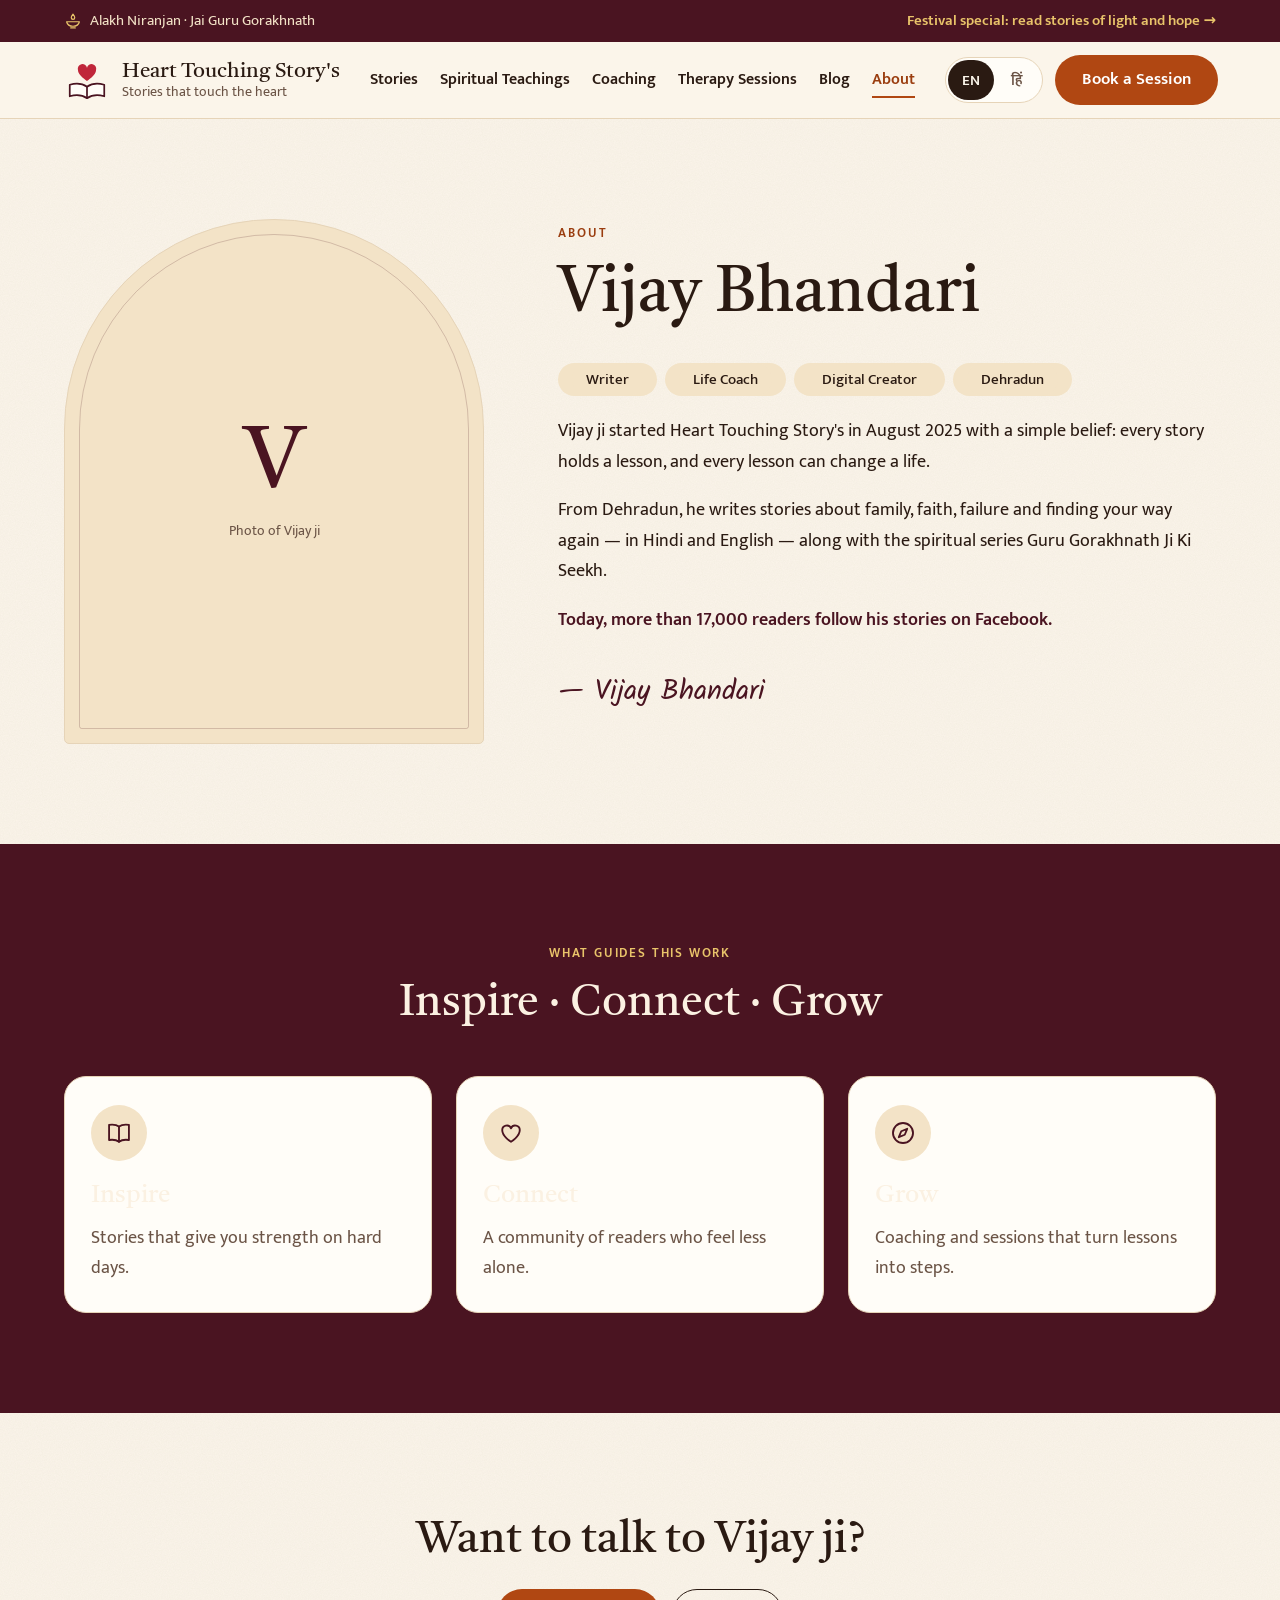
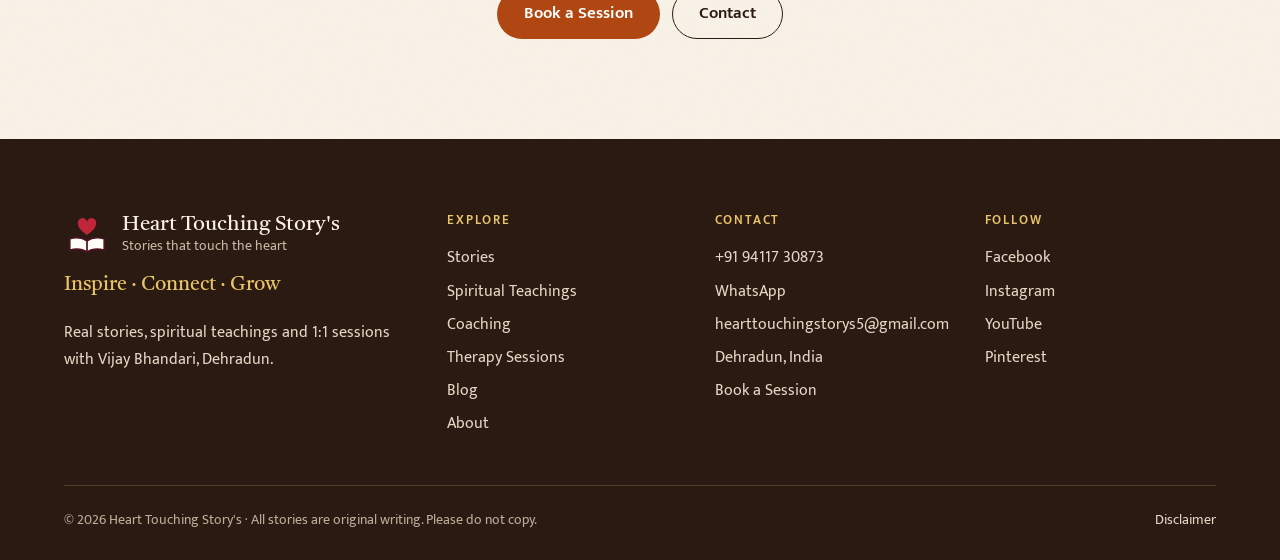
==== about.html @ 54799860 "Heart-Touching-Stories" ====
<!doctype html>
<html lang="en" data-title-hi="परिचय · Heart Touching Story's">
<head>
<meta charset="utf-8">
<meta name="viewport" content="width=device-width, initial-scale=1">
<title>About Vijay Bhandari · Heart Touching Story's</title>
<meta name="description" content="Vijay Bhandari — writer, life coach and digital creator from Dehradun, behind Heart Touching Story's.">
<script>try{document.documentElement.lang=localStorage.getItem('lang')||'en'}catch(e){}document.documentElement.classList.add('js')</script>
<link rel="preconnect" href="https://fonts.googleapis.com">
<link rel="preconnect" href="https://fonts.gstatic.com" crossorigin>
<link rel="stylesheet" href="https://fonts.googleapis.com/css2?family=Kalam&family=Mukta:wght@400;500;600&family=Tiro+Devanagari+Hindi&display=swap">
<link rel="icon" href="assets/favicon.svg" type="image/svg+xml">
<link rel="stylesheet" href="assets/style.css">
<script src="assets/data.js" defer></script>
<script src="assets/app.js" defer></script>
</head>
<body data-page="about">
<div id="hdr"></div>
<main id="main">
  <section class="sec">
    <div class="wrap about">
      <div class="arch rv" role="img" aria-label="Portrait of Vijay Bhandari (photo to be added)">
        <div><b><span lang="en">V</span><span lang="hi">वि</span></b><small><span lang="en">Photo of Vijay ji</span><span lang="hi">विजय जी की फ़ोटो</span></small></div>
      </div>
      <div class="rv" style="--i:1">
        <span class="label"><span lang="en">About</span><span lang="hi">परिचय</span></span>
        <h1><span lang="en">Vijay Bhandari</span><span lang="hi">विजय भंडारी</span></h1>
        <div class="roles"><span><span lang="en">Writer</span><span lang="hi">लेखक</span></span><span><span lang="en">Life Coach</span><span lang="hi">लाइफ़ कोच</span></span><span><span lang="en">Digital Creator</span><span lang="hi">डिजिटल क्रिएटर</span></span><span><span lang="en">Dehradun</span><span lang="hi">देहरादून</span></span></div>
        <p><span lang="en">Vijay ji started Heart Touching Story's in August 2025 with a simple belief: every story holds a lesson, and every lesson can change a life.</span><span lang="hi">विजय जी ने अगस्त 2025 में एक सीधी-सी सोच के साथ Heart Touching Story's शुरू किया: हर कहानी में एक सीख होती है, और हर सीख एक जीवन बदल सकती है।</span></p>
        <p><span lang="en">From Dehradun, he writes stories about family, faith, failure and finding your way again — in Hindi and English — along with the spiritual series Guru Gorakhnath Ji Ki Seekh.</span><span lang="hi">देहरादून से वे परिवार, आस्था, हार और फिर से राह पाने की कहानियाँ लिखते हैं — हिंदी और अंग्रेज़ी में — और साथ ही आध्यात्मिक शृंखला “गुरु गोरखनाथ जी की सीख” भी।</span></p>
        <p class="community"><span lang="en">Today, more than 17,000 readers follow his stories on Facebook.</span><span lang="hi">आज 17,000 से ज़्यादा पाठक फेसबुक पर उनकी कहानियाँ पढ़ते हैं।</span></p>
        <p class="sig"><span lang="en">— Vijay Bhandari</span><span lang="hi">— विजय भंडारी</span></p>
      </div>
    </div>
  </section>

  <section class="sec band-maroon">
    <div class="wrap">
      <div class="sec-head center rv" style="text-align:center">
        <span class="label"><span lang="en">What guides this work</span><span lang="hi">इस काम का आधार</span></span>
        <h2>Inspire · Connect · Grow</h2>
      </div>
      <div class="grid">
        <div class="card pillar rv" style="--i:0"><span class="ic-wrap"><svg class="ic" aria-hidden="true"><use href="#i-book"/></svg></span>
          <h3><span lang="en">Inspire</span><span lang="hi">प्रेरणा</span></h3>
          <p><span lang="en">Stories that give you strength on hard days.</span><span lang="hi">ऐसी कहानियाँ जो मुश्किल दिनों में हिम्मत दें।</span></p></div>
        <div class="card pillar rv" style="--i:1"><span class="ic-wrap"><svg class="ic" aria-hidden="true"><use href="#i-heart"/></svg></span>
          <h3><span lang="en">Connect</span><span lang="hi">जुड़ाव</span></h3>
          <p><span lang="en">A community of readers who feel less alone.</span><span lang="hi">पाठकों का ऐसा परिवार जहाँ कोई अकेला महसूस न करे।</span></p></div>
        <div class="card pillar rv" style="--i:2"><span class="ic-wrap"><svg class="ic" aria-hidden="true"><use href="#i-compass"/></svg></span>
          <h3><span lang="en">Grow</span><span lang="hi">विकास</span></h3>
          <p><span lang="en">Coaching and sessions that turn lessons into steps.</span><span lang="hi">कोचिंग और सेशन जो सीख को कदमों में बदलें।</span></p></div>
      </div>
    </div>
  </section>

  <section class="sec">
    <div class="wrap center" style="text-align:center;max-width:720px">
      <h2 class="rv"><span lang="en">Want to talk to Vijay ji?</span><span lang="hi">विजय जी से बात करना चाहते हैं?</span></h2>
      <div class="btns rv" style="justify-content:center;--i:1">
        <a class="btn btn-p" href="book.html"><span lang="en">Book a Session</span><span lang="hi">सेशन बुक करें</span></a>
        <a class="btn btn-s" href="contact.html"><span lang="en">Contact</span><span lang="hi">संपर्क</span></a>
      </div>
    </div>
  </section>
</main>
<div id="ftr"></div>
</body>
</html>
---- assets/style.css ----
/* Heart Touching Story's — design system from the Bits AI Lab brief (section 2) */
:root {
  --ivory: #FBF5EA; --card: #FFFDF8; --sandal: #F3E3C7; --sand: #E6D4B8;
  --ink: #2A1A12; --muted: #6B5446;
  --saffron: #B04712; --saffron-d: #9A3D0F; --saffron-h: #8F3A0F;
  --maroon: #4A1421; --maroon-t: #5E1B2B; --gold: #E9C46A; --heart: #C0263A;
  --cream: #FBF1E2;
  --serif: "Tiro Devanagari Hindi", Georgia, serif;
  --sans: "Mukta", system-ui, sans-serif;
  --hand: "Kalam", cursive;
  --ease: cubic-bezier(.2, .7, .2, 1);
}
@view-transition { navigation: auto; }

*, *::before, *::after { box-sizing: border-box; }
html { -webkit-text-size-adjust: 100%; scroll-behavior: smooth; scroll-padding-top: 96px; }
body {
  margin: 0; color: var(--ink); font: 400 18px/1.7 var(--sans);
  background: var(--ivory) url("data:image/svg+xml,%3Csvg xmlns='http://www.w3.org/2000/svg' width='220' height='220'%3E%3Cfilter id='n'%3E%3CfeTurbulence type='fractalNoise' baseFrequency='.85' numOctaves='3' stitchTiles='stitch'/%3E%3CfeColorMatrix values='0 0 0 0 .42 0 0 0 0 .33 0 0 0 0 .27 .09 0 0 0 0'/%3E%3C/filter%3E%3Crect width='100%25' height='100%25' filter='url(%23n)'/%3E%3C/svg%3E");
}
main { transition: opacity .18s; }
body.swap main { opacity: 0; }
h1, h2, h3 { font-family: var(--serif); font-weight: 400; color: var(--ink); margin: 0 0 .45em; }
h1 { font-size: clamp(36px, 5.2vw, 64px); line-height: 1.22; }
h2 { font-size: clamp(28px, 3.6vw, 44px); line-height: 1.28; }
h3 { font-size: clamp(20px, 2.2vw, 28px); line-height: 1.35; }
p { margin: 0 0 1em; }
a { color: var(--saffron-d); }
img { max-width: 100%; display: block; }
:focus-visible { outline: 3px solid var(--gold); outline-offset: 3px; border-radius: 6px; }
@media (max-width: 699px) { body { font-size: 16.5px; } }

/* Bilingual: both languages live in the markup, the page language hides the other */
html[lang="en"] body [lang="hi"]:not(.keep),
html[lang="hi"] body [lang="en"]:not(.keep) { display: none !important; }

.sr { position: absolute; width: 1px; height: 1px; overflow: hidden; clip: rect(0 0 0 0); white-space: nowrap; }
.skip { position: absolute; left: -999px; top: 12px; z-index: 100; background: var(--ink); color: #fff; padding: 10px 18px; border-radius: 999px; }
.skip:focus { left: 16px; }

/* Layout */
.wrap { max-width: 1200px; margin: 0 auto; padding: 0 24px; }
.sec { padding: 100px 0; }
.band-sandal { background: var(--sandal); }
.band-maroon { background: var(--maroon); color: #F1E2D0; }
.band-maroon h2, .band-maroon h3 { color: var(--cream); }
.band-saffron { background: var(--saffron); color: #fff; }
.band-saffron h2 { color: #fff; }
@media (max-width: 699px) { .wrap { padding: 0 16px; } .sec { padding: 44px 0; } }

.label { display: block; font: 600 13px/1.5 var(--sans); color: var(--saffron-d); margin: 0 0 12px; }
.label [lang="en"] { text-transform: uppercase; letter-spacing: .14em; }
.band-maroon .label, .steps .label, .lesson .label { color: var(--gold); }
.band-saffron .label { color: #FFE9C9; }
.sec-head { max-width: 720px; margin-bottom: 44px; }
.sec-head p { color: var(--muted); font-size: 19px; }
.band-maroon .sec-head p { color: #E3CDBB; }
.sec-head.split { max-width: none; display: flex; justify-content: space-between; align-items: flex-end; gap: 16px 32px; flex-wrap: wrap; }
.sec-head.split > div { max-width: 680px; }
.center { text-align: center; margin-left: auto; margin-right: auto; }
.muted { color: var(--muted); }

/* Icons */
.ic { width: 22px; height: 22px; flex: none; fill: none; stroke: currentColor; stroke-width: 1.6; stroke-linecap: round; stroke-linejoin: round; }

/* Buttons */
.btn {
  display: inline-flex; align-items: center; justify-content: center; gap: 10px;
  min-height: 50px; padding: 8px 26px; border-radius: 999px; white-space: nowrap; border: 1.5px solid transparent;
  font: 600 17px/1.25 var(--sans); text-decoration: none; cursor: pointer; text-align: center;
  transition: background .2s, color .2s, border-color .2s, transform .2s var(--ease);
}
.btn:active { transform: scale(.98); }
.btn-p { background: var(--saffron); color: #fff; }
.btn-p:hover { background: var(--saffron-h); }
.btn-s { background: transparent; border-color: var(--ink); color: var(--ink); }
.btn-s:hover { background: var(--ink); color: var(--ivory); }
.btn-g { background: var(--gold); color: var(--maroon); }
.btn-g:hover { background: #F1D488; }
.btn-o { background: transparent; border-color: var(--gold); color: var(--gold); }
.btn-o:hover { background: var(--gold); color: var(--maroon); }
.btn-w { background: #fff; color: var(--saffron-d); }
.btn-w:hover { background: var(--cream); }
.btns { display: flex; gap: 12px; flex-wrap: wrap; }

.link-arrow { color: var(--saffron-d); font-weight: 600; text-decoration: none; display: inline-flex; gap: 6px; align-items: center; min-height: 44px; }
.link-arrow:hover { text-decoration: underline; text-underline-offset: 4px; }
.band-maroon .link-arrow { color: var(--gold); }

/* Chips */
.chips { display: flex; gap: 10px; flex-wrap: wrap; margin-bottom: 32px; }
.chip {
  min-height: 44px; padding: 4px 20px; border-radius: 999px; border: 1px solid var(--sand);
  background: var(--card); color: var(--ink); font: 500 16px/1.2 var(--sans); cursor: pointer;
  transition: background .2s, color .2s, border-color .2s;
}
.chip:hover { border-color: var(--muted); }
.chip[aria-pressed="true"] { background: var(--ink); border-color: var(--ink); color: var(--ivory); }
@media (max-width: 699px) {
  .chips { flex-wrap: nowrap; overflow-x: auto; margin: 0 -16px 24px; padding: 0 16px 4px; scrollbar-width: none; }
  .chip { flex: none; }
}

/* Top bar + header */
.topbar { background: var(--maroon); color: var(--sandal); font-size: 15px; }
.topbar .wrap { display: flex; justify-content: space-between; align-items: center; gap: 4px 20px; min-height: 42px; flex-wrap: wrap; padding-top: 6px; padding-bottom: 6px; }
.topbar span { display: inline-flex; align-items: center; gap: 8px; }
.topbar .ic { width: 18px; height: 18px; color: var(--gold); }
.topbar a { color: var(--gold); font-weight: 600; text-decoration: none; }
.topbar a:hover { text-decoration: underline; }

.hdr { position: sticky; top: 0; z-index: 50; background: rgba(251, 245, 234, .97); border-bottom: 1px solid var(--sand); }
.hdr-in { display: flex; align-items: center; gap: 20px; min-height: 76px; }
.brand { display: flex; align-items: center; gap: 12px; color: var(--ink); text-decoration: none; margin-right: auto; }
.brand svg { width: 46px; height: 46px; flex: none; }
.brand b { display: block; font: 400 21px/1.2 var(--serif); white-space: nowrap; }
.brand small { display: block; font-size: 13.5px; line-height: 1.3; color: var(--muted); }
.nav { display: flex; align-items: center; gap: 2px; }
.nav > a { position: relative; white-space: nowrap; padding: 10px 10px; color: var(--ink); font-weight: 600; font-size: 16px; text-decoration: none; }
.nav > a::after { content: ""; position: absolute; left: 10px; right: 10px; bottom: 6px; height: 1.5px; background: var(--saffron); transform: scaleX(0); transform-origin: left; transition: transform .3s var(--ease); }
.nav > a:hover::after, .nav > a[aria-current="page"]::after { transform: scaleX(1); }
.nav > a[aria-current="page"] { color: var(--saffron-d); }
.nav-foot { display: none; }
.hdr-actions { display: flex; align-items: center; gap: 12px; }
.lang-sw { display: inline-flex; border: 1px solid var(--sand); border-radius: 999px; background: var(--card); padding: 2px; }
.lang-sw button { min-height: 40px; min-width: 46px; padding: 0 10px; border: 0; border-radius: 999px; background: none; color: var(--muted); font: 600 15px/1 var(--sans); cursor: pointer; }
.lang-sw button[aria-pressed="true"] { background: var(--ink); color: var(--ivory); }
.menu-btn { display: none; width: 46px; height: 46px; place-items: center; border: 1px solid var(--sand); border-radius: 999px; background: var(--card); color: var(--ink); cursor: pointer; }
.menu-btn .ic:last-of-type { display: none; }
.menu-open .menu-btn .ic:first-of-type { display: none; }
.menu-open .menu-btn .ic:last-of-type { display: block; }

@media (max-width: 1279px) {
  .menu-btn { display: grid; }
  .hdr-actions .lang-sw { display: none; }
  .nav { display: none; position: fixed; left: 0; right: 0; bottom: 0; top: var(--nav-top, 76px); flex-direction: column; align-items: stretch; gap: 0; padding: 12px 16px 24px; background: var(--ivory); overflow-y: auto; }
  .menu-open .nav { display: flex; animation: up .35s var(--ease) both; }
  .nav > a { font-size: 20px; padding: 14px 4px; border-bottom: 1px solid var(--sand); }
  .nav > a::after { display: none; }
  .nav-foot { display: flex; flex-direction: column; gap: 14px; margin-top: auto; padding-top: 24px; }
  .nav-foot .lang-sw { align-self: flex-start; }
  .menu-open { overflow: hidden; }
}
@media (max-width: 699px) {
  .hdr-actions .btn { display: none; }
  .hdr-in { min-height: 68px; }
  .brand svg { width: 40px; height: 40px; }
  .brand b { font-size: 18px; }
  .brand small { font-size: 12.5px; }
}

/* Hero */
.hero { padding: 64px 0 88px; overflow: hidden; }
.hero-in { display: grid; grid-template-columns: 1.05fr .95fr; gap: 40px; align-items: center; }
.hero-copy > * { animation: up .9s var(--ease) both; }
.hero-copy > :nth-child(2) { animation-delay: .12s; }
.hero-copy > :nth-child(3) { animation-delay: .24s; }
.hero-copy > :nth-child(4) { animation-delay: .36s; }
.hero-copy > :nth-child(5) { animation-delay: .48s; }
.hero .lead { font-size: 20px; color: var(--muted); max-width: 540px; }
.hl { color: var(--heart); animation: hl 1.2s ease 1.4s both; }
.hero-cta { margin-top: 28px; }
.stats { display: flex; gap: 20px 40px; flex-wrap: wrap; margin-top: 40px; padding-top: 24px; border-top: 1px solid var(--sand); }
.stat b { display: block; font: 400 32px/1.15 var(--serif); font-variant-numeric: lining-nums; color: var(--maroon); }
.stat > span { font-size: 15px; color: var(--muted); }
.hero-art svg { display: block; width: 100%; max-width: 500px; height: auto; margin: 0 auto; overflow: visible; }
@media (max-width: 899px) {
  .hero { padding-top: 40px; }
  .hero-in { grid-template-columns: 1fr; }
  .hero-art svg { max-width: 400px; }
}
@media (max-width: 699px) { .hero-cta .btn { width: 100%; } .stat b { font-size: 26px; } }

/* Hero illustration motion: paper pieces settle into place */
.settle, .sun, .heart-rise, .fh { transform-box: fill-box; transform-origin: 50% 100%; }
.settle { animation: settle 1s var(--ease) var(--d, 0s) both; }
.sun { animation: sunrise 2.4s var(--ease) .3s both; }
.rb path, .road path { stroke-dasharray: 1 1; animation: draw 1.5s var(--ease) var(--d, 0s) both; }
.heart-rise { animation: rise 1.4s var(--ease) 1.9s both, bob 4.5s ease-in-out 3.3s infinite; }
.fh { opacity: 0; animation: float 10s linear var(--d, 0s) infinite; }
.flame { transform-box: fill-box; transform-origin: 50% 100%; animation: flicker 2.6s ease-in-out infinite; }
@keyframes settle { from { opacity: 0; transform: translateY(22px) rotate(-1.2deg); } }
@keyframes sunrise { from { opacity: 0; transform: translateY(70px); } }
@keyframes draw { from { stroke-dashoffset: 1; } to { stroke-dashoffset: 0; } }
@keyframes rise { from { opacity: 0; transform: translateY(64px) scale(.4); } }
@keyframes bob { 50% { transform: translateY(-8px); } }
@keyframes float { 0% { opacity: 0; transform: translateY(0); } 12% { opacity: .85; } 80% { opacity: .5; } 100% { opacity: 0; transform: translate(14px, -230px); } }
@keyframes flicker { 0%, 100% { transform: scale(1, 1) rotate(0); } 30% { transform: scale(.94, 1.06) rotate(-3deg); } 60% { transform: scale(1.03, .95) rotate(2deg); } }
@keyframes up { from { opacity: 0; transform: translateY(18px); } }
@keyframes hl { from { color: var(--ink); } }
@keyframes write { from { clip-path: inset(0 100% 0 0); } to { clip-path: inset(0 0 0 0); } }
@keyframes flip { from { opacity: 0; transform: perspective(400px) rotateY(75deg) scale(.9); } }
@keyframes unfold { from { opacity: 0; transform: perspective(800px) rotateX(-18deg); } }

/* Scroll reveal (only when JS runs) */
.js .rv { opacity: 0; transform: translateY(18px); transition: opacity .8s var(--ease), transform .8s var(--ease); transition-delay: calc(var(--i, 0) * 90ms); }
.js .rv.in { opacity: 1; transform: none; }

/* Quote block / Thought of the Day */
.quote { text-align: center; max-width: 880px; }
.quote blockquote { margin: 0; font: 400 clamp(26px, 3.4vw, 42px)/1.45 var(--serif); }
.quote blockquote::before { content: "\201C"; color: var(--heart); }
.quote blockquote::after { content: "\201D"; color: var(--heart); }
.sig { display: inline-block; margin-top: 18px; font: 400 clamp(20px, 2.4vw, 28px)/1.4 var(--hand); color: var(--maroon); }
.rv.in .sig { animation: write 1.8s ease .5s both; }
.quote .btns { justify-content: center; margin-top: 28px; }

/* Cards */
.grid { display: grid; gap: 24px; grid-template-columns: repeat(auto-fit, minmax(270px, 1fr)); }
.grid.g4 { grid-template-columns: repeat(auto-fill, minmax(250px, 1fr)); }
.card { display: flex; flex-direction: column; background: var(--card); border: 1px solid var(--sand); border-radius: 22px; overflow: hidden; color: inherit; text-decoration: none; transition: transform .35s var(--ease), box-shadow .35s, opacity .8s var(--ease); }
a.card:hover { transform: translateY(-4px); box-shadow: 0 14px 28px -18px rgba(42, 26, 18, .35); }
.js a.card.rv:not(.in) { transform: translateY(18px); }
.card-b { display: flex; flex-direction: column; gap: 6px; flex: 1; padding: 22px 24px 24px; }
.meta { margin: 0; font-size: 14.5px; color: var(--muted); }
.story-card h3 { font-size: 25px; margin: 0; }
.ex { margin: 0; color: var(--muted); display: -webkit-box; -webkit-line-clamp: 2; -webkit-box-orient: vertical; overflow: hidden; }
.more { margin-top: auto; padding-top: 12px; color: var(--saffron-d); font-weight: 600; }
.cover { position: relative; height: 210px; display: grid; place-items: center; font: 400 92px/1 var(--serif); color: var(--maroon); overflow: hidden; }
.cover::before, .cover-wide::before { content: ""; position: absolute; width: 124px; height: 156px; bottom: -6px; border: 1.5px solid rgba(74, 20, 33, .18); border-bottom: 0; border-radius: 62px 62px 0 0; }
.cover::after { content: ""; position: absolute; top: 22px; right: 24px; width: 14px; height: 14px; background: var(--heart); opacity: .75; clip-path: path("M7 13C3 10 0 7.5 0 4.2A3.6 3.6 0 0 1 7 2.6 3.6 3.6 0 0 1 14 4.2C14 7.5 11 10 7 13Z"); }
[data-tint="relationships"] { background: #F5DBD4; }
[data-tint="life"] { background: #F3E3C7; }
[data-tint="motivation"] { background: #F6D9BF; }
[data-tint="spiritual"] { background: #EBD8D9; }
.empty { color: var(--muted); padding: 24px 0; }

@media (max-width: 699px) {
  .scroll-m { grid-auto-flow: column; grid-auto-columns: 82%; grid-template-columns: none !important; overflow-x: auto; scroll-snap-type: x mandatory; margin: 0 -16px; padding: 0 16px 8px; scroll-padding-left: 16px; scrollbar-width: none; }
  .scroll-m > * { scroll-snap-align: start; }
}

/* Pillars */
.pillar { padding: 28px 26px; gap: 10px; }
.pillar .ic-wrap { width: 56px; height: 56px; border-radius: 50%; display: grid; place-items: center; background: var(--sandal); color: var(--maroon); margin-bottom: 8px; transition: background .3s, color .3s; }
.pillar .ic-wrap .ic { width: 28px; height: 28px; }
.pillar:hover .ic-wrap { background: var(--maroon); color: var(--gold); }
.pillar h3 { font-size: 25px; margin: 0; }
.pillar p { margin: 0; color: var(--muted); }

/* Seekh editions */
.seekh-top { display: grid; grid-template-columns: 1.2fr .8fr; gap: 24px 56px; align-items: end; margin-bottom: 44px; }
.seekh-line { font: 400 clamp(22px, 2.6vw, 30px)/1.5 var(--serif); color: var(--gold); margin: 0; }
.badge { display: inline-flex; align-items: center; gap: 8px; margin-top: 20px; padding: 8px 16px; border: 1px solid rgba(233, 196, 106, .5); border-radius: 999px; font-size: 15px; color: var(--sandal); }
.eds { display: grid; grid-template-columns: repeat(12, 1fr); gap: 10px; }
.ed { position: relative; aspect-ratio: 1; display: grid; place-items: center; border-radius: 14px; background: var(--maroon-t); color: var(--gold); border: 1px solid rgba(233, 196, 106, .28); font: 400 clamp(17px, 2vw, 24px)/1 var(--serif); text-decoration: none; transition: transform .25s var(--ease), background .25s; }
.ed:hover { transform: translateY(-3px); background: #742437; }
.ed.new { background: var(--gold); color: var(--maroon); }
.ed em { position: absolute; top: -9px; left: 50%; translate: -50% 0; padding: 1px 8px; border-radius: 999px; background: var(--heart); color: #fff; font: 600 11px/1.5 var(--sans); font-style: normal; white-space: nowrap; }
.ed i { position: absolute; top: 4px; right: 4px; width: 16px; height: 16px; border-radius: 50%; background: var(--gold); color: var(--maroon); display: grid; place-items: center; }
.ed i .ic { width: 12px; height: 12px; stroke-width: 2.4; }
.js .eds:not(.in) .ed { opacity: 0; }
.eds.in .ed { animation: flip .6s var(--ease) both; animation-delay: calc(var(--i, 0) * 22ms); }
@media (max-width: 899px) { .eds { grid-template-columns: repeat(6, 1fr); } .seekh-top { grid-template-columns: 1fr; } }
@media (max-width: 699px) { .eds { gap: 7px; } .ed { border-radius: 10px; } }

/* About the author */
.about { display: grid; grid-template-columns: .8fr 1.2fr; gap: 56px; align-items: center; }
.arch { position: relative; aspect-ratio: 4 / 5; max-width: 420px; width: 100%; border-radius: 999px 999px 24px 24px; background: var(--sandal); border: 1px solid var(--sand); overflow: hidden; display: grid; place-items: center; text-align: center; color: var(--maroon); }
.arch::before { content: ""; position: absolute; inset: 14px; border: 1.5px solid rgba(74, 20, 33, .2); border-radius: 999px 999px 14px 14px; }
.arch b { display: block; font: 400 88px/1 var(--serif); }
.arch small { display: block; margin-top: 10px; color: var(--muted); font-size: 14px; }
.roles { display: flex; flex-wrap: wrap; gap: 8px; margin: 4px 0 20px; }
.roles span { padding: 4px 14px; border-radius: 999px; background: var(--sandal); font-size: 15px; font-weight: 500; }
.community { font-weight: 600; color: var(--maroon); }
@media (max-width: 899px) { .about { grid-template-columns: 1fr; gap: 32px; } .arch { max-width: 320px; margin: 0 auto; } }

/* Coaching cards */
.coach { padding: 30px 28px; gap: 12px; }
.coach h3 { margin: 0; }
.coach > p { margin: 0; color: var(--muted); }
.ticks { list-style: none; padding: 0; margin: 6px 0; display: grid; gap: 8px; }
.ticks li { display: flex; gap: 10px; align-items: flex-start; }
.ticks .ic { color: var(--saffron); width: 20px; height: 20px; margin-top: 4px; }
.facts { margin: 4px 0 12px; padding-top: 14px; border-top: 1px solid var(--sand); display: grid; gap: 4px; font-size: 16px; }
.facts div { display: flex; justify-content: space-between; gap: 12px; }
.facts dt { color: var(--muted); }
.facts dd { margin: 0; font-weight: 600; text-align: right; }
.coach .btn { margin-top: auto; }

/* Therapy */
.therapy { display: grid; grid-template-columns: 1fr 1fr; gap: 28px; align-items: start; }
.types { display: grid; gap: 16px; }
.type { flex-direction: row; gap: 18px; padding: 22px 24px; align-items: flex-start; }
.type .ic-wrap { width: 48px; height: 48px; flex: none; border-radius: 50%; background: var(--sandal); color: var(--maroon); display: grid; place-items: center; }
.type h3 { font-size: 23px; margin: 0 0 4px; }
.type p { margin: 0; color: var(--muted); font-size: 16.5px; }
.type small { display: inline-block; margin-top: 6px; font-weight: 600; color: var(--saffron-d); font-size: 15px; }
.steps { background: var(--ink); color: #EADCCB; border-radius: 24px; padding: 36px 34px; }
.steps h3 { color: var(--cream); }
.steps ol { list-style: none; padding: 0; margin: 20px 0 28px; display: grid; gap: 22px; counter-reset: s; }
.steps li { counter-increment: s; display: grid; grid-template-columns: 44px 1fr; gap: 16px; }
.steps li::before { content: counter(s); width: 44px; height: 44px; border-radius: 50%; border: 1.5px solid var(--gold); color: var(--gold); display: grid; place-items: center; font: 400 20px/1 var(--serif); }
html[lang="hi"] .steps li::before { content: counter(s, devanagari); }
.steps b { display: block; color: var(--cream); font-size: 19px; }
.disclaimer { display: flex; gap: 12px; align-items: flex-start; margin-top: 28px; padding: 16px 20px; background: var(--card); border: 1px solid var(--sand); border-left: 4px solid var(--heart); border-radius: 14px; font-size: 16px; }
.disclaimer .ic { color: var(--heart); margin-top: 3px; }
.disclaimer a { font-weight: 600; }
@media (max-width: 899px) { .therapy { grid-template-columns: 1fr; } }

/* Reels */
.reels { display: grid; grid-template-columns: repeat(5, 1fr); gap: 16px; }
.reel { position: relative; aspect-ratio: 9 / 16; border-radius: 20px; overflow: hidden; padding: 18px; display: flex; flex-direction: column; justify-content: space-between; color: var(--cream); text-decoration: none; background: var(--maroon-t); transition: transform .35s var(--ease); }
.reel:nth-child(2) { background: var(--ink); }
.reel:nth-child(3) { background: var(--saffron-d); }
.reel:nth-child(4) { background: #3E3A2A; }
.reel::before { content: ""; position: absolute; left: 50%; bottom: -10px; translate: -50% 0; width: 70%; height: 72%; border: 1.5px solid rgba(233, 196, 106, .35); border-bottom: 0; border-radius: 999px 999px 0 0; }
.reel:hover { transform: translateY(-5px); }
.reel .play { align-self: center; margin: auto 0; width: 64px; height: 64px; border-radius: 50%; display: grid; place-items: center; background: rgba(251, 241, 226, .14); color: var(--gold); transition: transform .3s var(--ease), background .3s; }
.reel:hover .play { transform: scale(1.1); background: rgba(251, 241, 226, .24); }
.reel .play .ic { width: 34px; height: 34px; }
.reel small { position: relative; font-size: 14px; opacity: .85; }
.reel b { position: relative; font: 400 22px/1.2 var(--serif); color: var(--gold); }
.follow { display: flex; gap: 10px; flex-wrap: wrap; margin-top: 28px; }
@media (max-width: 899px) { .reels { grid-auto-flow: column; grid-auto-columns: 42%; grid-template-columns: none; overflow-x: auto; scroll-snap-type: x mandatory; scrollbar-width: none; } .reel { scroll-snap-align: start; } }
@media (max-width: 699px) { .reels { grid-auto-columns: 58%; margin: 0 -16px; padding: 0 16px; } }

/* WhatsApp band */
.join { display: grid; grid-template-columns: 1.2fr .8fr; gap: 24px 48px; align-items: center; }
.join p { color: #FFE9D4; }
.join .consent { font-size: 14.5px; color: #FFE0C4; margin: 14px 0 0; }
.join .btns { justify-content: flex-end; }
.join a:not(.btn) { color: #fff; }
@media (max-width: 899px) { .join { grid-template-columns: 1fr; } .join .btns { justify-content: flex-start; } }

/* Footer */
.ftr { background: var(--ink); color: #E5D6C4; padding: 72px 0 28px; font-size: 16px; }
.ftr-grid { display: grid; grid-template-columns: 1.5fr 1fr 1fr 1fr; gap: 36px; }
.ftr .brand { color: var(--cream); margin: 0 0 14px; }
.ftr .brand small { color: #C9B6A2; }
.ftr h4 { margin: 0 0 14px; font: 600 13px/1.5 var(--sans); color: var(--gold); }
.ftr h4 [lang="en"] { text-transform: uppercase; letter-spacing: .14em; }
.ftr ul { list-style: none; padding: 0; margin: 0; display: grid; gap: 6px; }
.ftr a { color: #E5D6C4; text-decoration: none; }
.ftr a:hover { color: var(--gold); }
.motto { font: 400 20px/1.4 var(--serif); color: var(--gold); }
.ftr-bottom { margin-top: 48px; padding-top: 22px; border-top: 1px solid rgba(233, 196, 106, .2); display: flex; flex-wrap: wrap; justify-content: space-between; gap: 8px 24px; font-size: 14px; color: #BFAC98; }
@media (max-width: 899px) { .ftr-grid { grid-template-columns: 1fr 1fr; } .ftr-grid > :first-child { grid-column: 1 / -1; } }

/* Page headers (inner pages) */
.page-head { padding: 72px 0 40px; }
.page-head p { color: var(--muted); font-size: 20px; max-width: 680px; }
.page-head > .wrap > * { animation: up .8s var(--ease) both; }
.page-head > .wrap > :nth-child(2) { animation-delay: .1s; }
.page-head > .wrap > :nth-child(3) { animation-delay: .2s; }
@media (max-width: 699px) { .page-head { padding: 40px 0 24px; } }
.search { position: relative; max-width: 420px; margin-bottom: 18px; }
.search input { width: 100%; }

/* Forms */
.field { display: flex; flex-direction: column; gap: 6px; margin-bottom: 18px; }
.field label { font-weight: 600; font-size: 16px; }
.field input, .field select, .field textarea {
  width: 100%; min-height: 50px; padding: 10px 18px; border-radius: 14px; border: 1px solid var(--sand);
  background: var(--card); color: var(--ink); font: 400 17px/1.5 var(--sans);
}
.field textarea { min-height: 120px; resize: vertical; }
.field input:focus, .field select:focus, .field textarea:focus { outline: 3px solid rgba(233, 196, 106, .7); outline-offset: 1px; border-color: var(--saffron); }
.field .hint { font-size: 14.5px; color: var(--muted); }
.form-grid { display: grid; grid-template-columns: 1fr 1fr; gap: 0 20px; }
@media (max-width: 699px) { .form-grid { grid-template-columns: 1fr; } }
.panel { background: var(--card); border: 1px solid var(--sand); border-radius: 24px; padding: 36px; }
@media (max-width: 699px) { .panel { padding: 24px 18px; } }
.privacy-note { display: flex; gap: 10px; font-size: 15px; color: var(--muted); margin-top: 16px; }

/* Story reading page */
.progress { position: fixed; top: 0; left: 0; z-index: 60; height: 3px; width: 100%; background: var(--saffron); transform-origin: left; transform: scaleX(0); }
.story-head { max-width: 860px; text-align: center; padding-top: 48px; }
.crumb { font-size: 15px; color: var(--muted); margin-bottom: 24px; }
.crumb a { color: var(--muted); }
.story-title { font-size: clamp(36px, 5vw, 60px); }
.story-sub { font-size: 20px; color: var(--muted); }
.author-row { display: inline-flex; align-items: center; gap: 12px; text-align: left; margin-top: 8px; }
.author-row small { display: block; color: var(--muted); font-size: 14.5px; }
.avatar { width: 46px; height: 46px; flex: none; border-radius: 50%; background: var(--sandal); border: 1px solid var(--sand); display: grid; place-items: center; font: 400 20px/1 var(--serif); color: var(--maroon); }
.tools { display: flex; gap: 8px; justify-content: center; align-items: center; flex-wrap: wrap; margin-top: 22px; }
.tool { min-width: 48px; min-height: 44px; padding: 0 14px; border-radius: 999px; border: 1px solid var(--sand); background: var(--card); color: var(--ink); font: 600 16px/1 var(--sans); cursor: pointer; display: inline-flex; align-items: center; gap: 8px; }
.tool:hover { border-color: var(--muted); }
.tools audio { height: 44px; max-width: 100%; }
.lang-note { max-width: 760px; margin: 28px auto 0; padding: 12px 18px; border-radius: 14px; background: var(--sandal); font-size: 15.5px; text-align: center; }
.cover-wide { position: relative; max-width: 1000px; aspect-ratio: 16 / 9; margin: 36px auto 52px; border-radius: 24px; overflow: hidden; display: grid; place-items: center; font: 400 clamp(90px, 14vw, 170px)/1 var(--serif); color: var(--maroon); }
.cover-wide::before { width: 30%; height: 82%; bottom: -2px; border-radius: 999px 999px 0 0; }
.prose { max-width: 760px; margin: 0 auto; font-size: var(--fs, 20px); line-height: 1.95; }
.prose p { margin: 0 0 1.2em; }
.pull { margin: 1.6em 0; padding: 4px 0 4px 24px; border-left: 3px solid var(--heart); font: 400 clamp(24px, 3vw, 32px)/1.45 var(--serif); color: var(--maroon); }
@media (max-width: 699px) { .prose { font-size: var(--fs, 18px); } .cover-wide { border-radius: 16px; margin: 24px 0 32px; } }
.lesson { max-width: 760px; margin: 48px auto; padding: 32px 36px; border-radius: 22px; background: var(--maroon); color: var(--cream); transform-origin: top; }
.lesson p { margin: 0; font: 400 24px/1.55 var(--serif); }
.rv.lesson.in { animation: unfold .9s var(--ease) both; }
@media (max-width: 699px) { .lesson { padding: 24px 22px; } .lesson p { font-size: 21px; } }
.story-foot { max-width: 760px; margin: 0 auto; }
.tags { display: flex; flex-wrap: wrap; gap: 8px; margin-bottom: 20px; }
.tags span { padding: 4px 14px; border-radius: 999px; background: var(--sandal); color: var(--saffron-d); font-size: 14.5px; font-weight: 600; }
.share { display: flex; flex-wrap: wrap; gap: 10px; align-items: center; }
.share > span { font-weight: 600; margin-right: 4px; }
.notice { margin-top: 24px; padding-top: 16px; border-top: 1px solid var(--sand); font-size: 15px; color: var(--muted); }
.author-card { max-width: 760px; margin: 40px auto; display: flex; gap: 20px; align-items: center; padding: 24px; background: var(--card); border: 1px solid var(--sand); border-radius: 22px; }
.author-card .avatar { width: 68px; height: 68px; font-size: 28px; }
.author-card p { margin: 2px 0 0; color: var(--muted); font-size: 16px; }
.author-card .btn { margin-left: auto; }
@media (max-width: 699px) { .author-card { flex-wrap: wrap; } .author-card .btn { margin-left: 0; width: 100%; } }
.pn { max-width: 760px; margin: 0 auto; display: grid; grid-template-columns: 1fr 1fr; gap: 16px; }
.pn a { padding: 18px 22px; gap: 2px; }
.pn a:last-child { text-align: right; }
.pn small { color: var(--muted); font-size: 14px; }
.pn b { font: 400 20px/1.35 var(--serif); }
.pn .ghost { visibility: hidden; }
.ed-progress { max-width: 760px; margin: 0 auto 8px; }
.bar { height: 6px; border-radius: 999px; background: var(--sand); overflow: hidden; margin-top: 8px; }
.bar i { display: block; height: 100%; background: var(--saffron); border-radius: inherit; transition: width .8s var(--ease); }
.placeholder { color: var(--muted); font-style: italic; }
.closing { text-align: center; font: 400 24px/1.5 var(--serif); color: var(--maroon); margin: 40px 0 0; }

/* FAQ */
.faq { max-width: 820px; }
.faq details { border-bottom: 1px solid var(--sand); }
.faq summary { cursor: pointer; list-style: none; display: flex; justify-content: space-between; gap: 16px; padding: 18px 0; min-height: 44px; font: 400 22px/1.4 var(--serif); }
.faq summary::-webkit-details-marker { display: none; }
.faq summary::after { content: "+"; color: var(--saffron); font-family: var(--sans); font-size: 26px; line-height: 1; transition: transform .3s var(--ease); }
.faq details[open] summary::after { transform: rotate(45deg); }
.faq details p { color: var(--muted); padding-bottom: 12px; }

/* Two-column info lists (therapy page) */
.cols { display: grid; grid-template-columns: 1fr 1fr; gap: 24px; }
.cols .card { padding: 28px; }
.cols ul { margin: 8px 0 0; padding-left: 20px; display: grid; gap: 6px; }
@media (max-width: 699px) { .cols { grid-template-columns: 1fr; } }

/* Contact cards */
.contact-card { padding: 26px; gap: 8px; }
.contact-card .ic-wrap { width: 52px; height: 52px; border-radius: 50%; background: var(--sandal); color: var(--maroon); display: grid; place-items: center; margin-bottom: 6px; }
.contact-card b { font: 400 22px/1.35 var(--serif); word-break: break-word; }

/* Sticky booking bar on service pages (mobile) */
.sticky-cta { display: none; }
@media (max-width: 699px) {
  .sticky-cta { position: fixed; left: 0; right: 0; bottom: 0; z-index: 40; display: flex; gap: 10px; padding: 10px 16px calc(10px + env(safe-area-inset-bottom)); background: rgba(255, 253, 248, .97); border-top: 1px solid var(--sand); }
  .sticky-cta .btn { flex: 1; min-height: 48px; padding: 6px 12px; font-size: 16px; }
  .has-sticky .ftr { padding-bottom: 96px; }
}

/* Calm by default: everything stills for reduced-motion users */
@media (prefers-reduced-motion: reduce) {
  *, *::before, *::after { animation: none !important; transition: none !important; scroll-behavior: auto !important; }
  .js .rv, .js .eds:not(.in) .ed, .fh { opacity: 1 !important; transform: none !important; }
  .fh { display: none; }
}
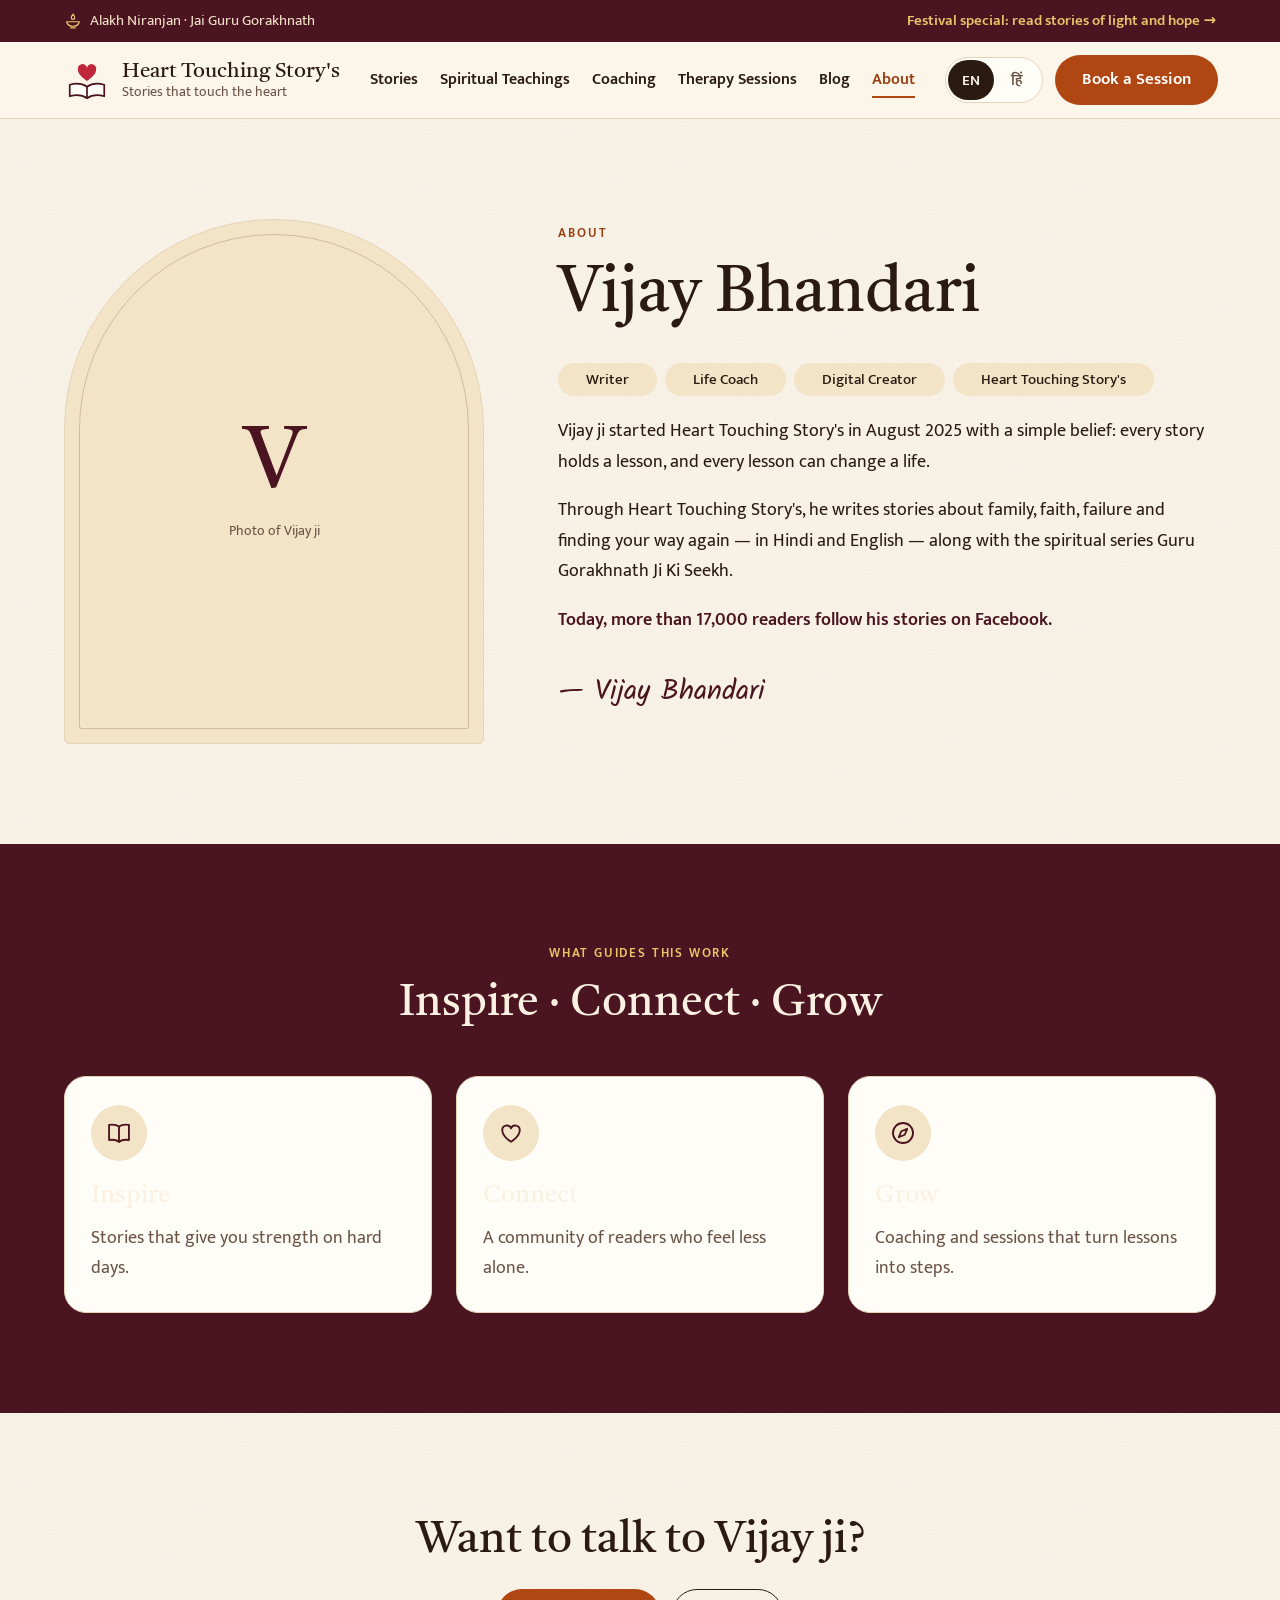
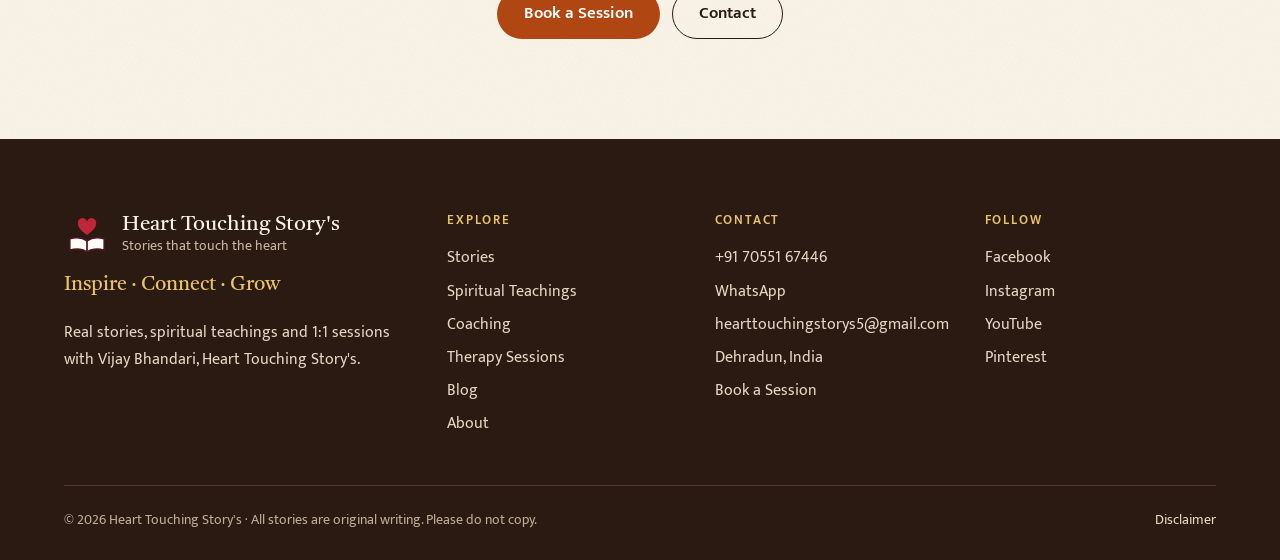
==== commit eb08bf62: "Image, No. Update, View count, Stories to hindi" ====
--- a/about.html
+++ b/about.html
@@ -4,7 +4,7 @@
 <meta charset="utf-8">
 <meta name="viewport" content="width=device-width, initial-scale=1">
 <title>About Vijay Bhandari · Heart Touching Story's</title>
-<meta name="description" content="Vijay Bhandari — writer, life coach and digital creator from Dehradun, behind Heart Touching Story's.">
+<meta name="description" content="Vijay Bhandari — writer, life coach and digital creator behind Heart Touching Story's.">
 <script>try{document.documentElement.lang=localStorage.getItem('lang')||'en'}catch(e){}document.documentElement.classList.add('js')</script>
 <link rel="preconnect" href="https://fonts.googleapis.com">
 <link rel="preconnect" href="https://fonts.gstatic.com" crossorigin>
@@ -25,9 +25,9 @@
       <div class="rv" style="--i:1">
         <span class="label"><span lang="en">About</span><span lang="hi">परिचय</span></span>
         <h1><span lang="en">Vijay Bhandari</span><span lang="hi">विजय भंडारी</span></h1>
-        <div class="roles"><span><span lang="en">Writer</span><span lang="hi">लेखक</span></span><span><span lang="en">Life Coach</span><span lang="hi">लाइफ़ कोच</span></span><span><span lang="en">Digital Creator</span><span lang="hi">डिजिटल क्रिएटर</span></span><span><span lang="en">Dehradun</span><span lang="hi">देहरादून</span></span></div>
+        <div class="roles"><span><span lang="en">Writer</span><span lang="hi">लेखक</span></span><span><span lang="en">Life Coach</span><span lang="hi">लाइफ़ कोच</span></span><span><span lang="en">Digital Creator</span><span lang="hi">डिजिटल क्रिएटर</span></span><span><span lang="en">Heart Touching Story's</span><span lang="hi">हार्ट टचिंग स्टोरीज़</span></span></div>
         <p><span lang="en">Vijay ji started Heart Touching Story's in August 2025 with a simple belief: every story holds a lesson, and every lesson can change a life.</span><span lang="hi">विजय जी ने अगस्त 2025 में एक सीधी-सी सोच के साथ Heart Touching Story's शुरू किया: हर कहानी में एक सीख होती है, और हर सीख एक जीवन बदल सकती है।</span></p>
-        <p><span lang="en">From Dehradun, he writes stories about family, faith, failure and finding your way again — in Hindi and English — along with the spiritual series Guru Gorakhnath Ji Ki Seekh.</span><span lang="hi">देहरादून से वे परिवार, आस्था, हार और फिर से राह पाने की कहानियाँ लिखते हैं — हिंदी और अंग्रेज़ी में — और साथ ही आध्यात्मिक शृंखला “गुरु गोरखनाथ जी की सीख” भी।</span></p>
+        <p><span lang="en">Through Heart Touching Story's, he writes stories about family, faith, failure and finding your way again — in Hindi and English — along with the spiritual series Guru Gorakhnath Ji Ki Seekh.</span><span lang="hi">हार्ट टचिंग स्टोरीज़ के ज़रिए वे परिवार, आस्था, हार और फिर से राह पाने की कहानियाँ लिखते हैं — हिंदी और अंग्रेज़ी में — और साथ ही आध्यात्मिक शृंखला “गुरु गोरखनाथ जी की सीख” भी।</span></p>
         <p class="community"><span lang="en">Today, more than 17,000 readers follow his stories on Facebook.</span><span lang="hi">आज 17,000 से ज़्यादा पाठक फेसबुक पर उनकी कहानियाँ पढ़ते हैं।</span></p>
         <p class="sig"><span lang="en">— Vijay Bhandari</span><span lang="hi">— विजय भंडारी</span></p>
       </div>
--- a/assets/style.css
+++ b/assets/style.css
@@ -163,28 +163,29 @@
 .stats { display: flex; gap: 20px 40px; flex-wrap: wrap; margin-top: 40px; padding-top: 24px; border-top: 1px solid var(--sand); }
 .stat b { display: block; font: 400 32px/1.15 var(--serif); font-variant-numeric: lining-nums; color: var(--maroon); }
 .stat > span { font-size: 15px; color: var(--muted); }
-.hero-art svg { display: block; width: 100%; max-width: 500px; height: auto; margin: 0 auto; overflow: visible; }
 @media (max-width: 899px) {
   .hero { padding-top: 40px; }
   .hero-in { grid-template-columns: 1fr; }
-  .hero-art svg { max-width: 400px; }
 }
 @media (max-width: 699px) { .hero-cta .btn { width: 100%; } .stat b { font-size: 26px; } }
 
-/* Hero illustration motion: paper pieces settle into place */
-.settle, .sun, .heart-rise, .fh { transform-box: fill-box; transform-origin: 50% 100%; }
-.settle { animation: settle 1s var(--ease) var(--d, 0s) both; }
-.sun { animation: sunrise 2.4s var(--ease) .3s both; }
-.rb path, .road path { stroke-dasharray: 1 1; animation: draw 1.5s var(--ease) var(--d, 0s) both; }
-.heart-rise { animation: rise 1.4s var(--ease) 1.9s both, bob 4.5s ease-in-out 3.3s infinite; }
-.fh { opacity: 0; animation: float 10s linear var(--d, 0s) infinite; }
+/* Hero photo: rounded card, offset gold frame, floating note */
+.hero-art { padding: 0 18px 30px 0; }
+.hero-photo { position: relative; margin: 0 auto; max-width: 600px; animation: up 1.1s var(--ease) .15s both; }
+.hero-photo::before { content: ""; position: absolute; inset: 18px -18px -18px 18px; border: 1.5px solid var(--gold); border-radius: 28px; }
+.hp-img { position: relative; aspect-ratio: 3 / 2; border-radius: 28px; overflow: hidden; background: var(--maroon); box-shadow: 0 30px 60px -30px rgba(74, 20, 33, .55); }
+.hp-img img { display: block; width: 100%; height: 100%; object-fit: cover; animation: kb 20s ease-in-out infinite alternate; }
+.hero-note { position: absolute; left: -24px; bottom: -26px; display: flex; align-items: center; gap: 12px; margin: 0; padding: 14px 20px 14px 16px; background: var(--card); border: 1px solid var(--sand); border-radius: 18px; box-shadow: 0 18px 36px -20px rgba(42, 26, 18, .45); animation: up .9s var(--ease) 1s both; }
+.hero-note .ic { width: 30px; height: 30px; color: var(--saffron); }
+.hero-note b { display: block; font: 400 18px/1.3 var(--serif); color: var(--maroon); }
+.hero-note small { display: block; font-size: 14px; color: var(--muted); }
+@keyframes kb { to { transform: scale(1.03); } }
+@media (max-width: 699px) {
+  .hero-art { padding: 0 12px 12px 0; }
+  .hero-photo::before { inset: 12px -12px auto 12px; aspect-ratio: 3 / 2; }
+  .hero-note { position: relative; left: auto; bottom: auto; width: fit-content; margin: -22px auto 0; }
+}
 .flame { transform-box: fill-box; transform-origin: 50% 100%; animation: flicker 2.6s ease-in-out infinite; }
-@keyframes settle { from { opacity: 0; transform: translateY(22px) rotate(-1.2deg); } }
-@keyframes sunrise { from { opacity: 0; transform: translateY(70px); } }
-@keyframes draw { from { stroke-dashoffset: 1; } to { stroke-dashoffset: 0; } }
-@keyframes rise { from { opacity: 0; transform: translateY(64px) scale(.4); } }
-@keyframes bob { 50% { transform: translateY(-8px); } }
-@keyframes float { 0% { opacity: 0; transform: translateY(0); } 12% { opacity: .85; } 80% { opacity: .5; } 100% { opacity: 0; transform: translate(14px, -230px); } }
 @keyframes flicker { 0%, 100% { transform: scale(1, 1) rotate(0); } 30% { transform: scale(.94, 1.06) rotate(-3deg); } 60% { transform: scale(1.03, .95) rotate(2deg); } }
 @keyframes up { from { opacity: 0; transform: translateY(18px); } }
 @keyframes hl { from { color: var(--ink); } }
@@ -204,6 +205,15 @@
 .sig { display: inline-block; margin-top: 18px; font: 400 clamp(20px, 2.4vw, 28px)/1.4 var(--hand); color: var(--maroon); }
 .rv.in .sig { animation: write 1.8s ease .5s both; }
 .quote .btns { justify-content: center; margin-top: 28px; }
+.thought { gap: 14px; margin: 0; padding: 28px; }
+.thought blockquote { flex: 1; margin: 0; font: 400 22px/1.5 var(--serif); }
+.thought blockquote::before { content: "\201C"; color: var(--heart); }
+.thought blockquote::after { content: "\201D"; color: var(--heart); }
+.thought .sig { margin: 0; font-size: 20px; }
+.thought .btn { align-self: flex-start; }
+.thought.today { grid-column: 1 / -1; background: var(--sandal); text-align: center; align-items: center; }
+.thought.today blockquote { font-size: clamp(26px, 3.4vw, 38px); }
+.thought.today .btn { align-self: center; }
 
 /* Cards */
 .grid { display: grid; gap: 24px; grid-template-columns: repeat(auto-fit, minmax(270px, 1fr)); }
@@ -240,6 +250,9 @@
 
 /* Seekh editions */
 .seekh-top { display: grid; grid-template-columns: 1.2fr .8fr; gap: 24px 56px; align-items: end; margin-bottom: 44px; }
+.seekh-views { display: flex; align-items: baseline; gap: 12px; margin: 0 0 18px; color: var(--gold); font: 500 18px/1.3 var(--sans, inherit); }
+.seekh-views b { font: 700 clamp(40px, 5vw, 60px)/1 var(--serif); }
+.story-intro { font-style: italic; color: var(--maroon); margin: 0 0 18px; }
 .seekh-line { font: 400 clamp(22px, 2.6vw, 30px)/1.5 var(--serif); color: var(--gold); margin: 0; }
 .badge { display: inline-flex; align-items: center; gap: 8px; margin-top: 20px; padding: 8px 16px; border: 1px solid rgba(233, 196, 106, .5); border-radius: 999px; font-size: 15px; color: var(--sandal); }
 .eds { display: grid; grid-template-columns: repeat(12, 1fr); gap: 10px; }
@@ -406,6 +419,9 @@
 .pn b { font: 400 20px/1.35 var(--serif); }
 .pn .ghost { visibility: hidden; }
 .ed-progress { max-width: 760px; margin: 0 auto 8px; }
+.poster { max-width: 560px; margin: 36px auto 0; text-align: center; }
+.poster img { display: block; width: 100%; height: auto; border-radius: 18px; border: 1px solid var(--sand); box-shadow: 0 10px 30px rgb(0 0 0 / .12); }
+.poster figcaption { margin-top: 12px; font-size: 15px; color: var(--muted); }
 .bar { height: 6px; border-radius: 999px; background: var(--sand); overflow: hidden; margin-top: 8px; }
 .bar i { display: block; height: 100%; background: var(--saffron); border-radius: inherit; transition: width .8s var(--ease); }
 .placeholder { color: var(--muted); font-style: italic; }
@@ -442,6 +458,5 @@
 /* Calm by default: everything stills for reduced-motion users */
 @media (prefers-reduced-motion: reduce) {
   *, *::before, *::after { animation: none !important; transition: none !important; scroll-behavior: auto !important; }
-  .js .rv, .js .eds:not(.in) .ed, .fh { opacity: 1 !important; transform: none !important; }
-  .fh { display: none; }
-}
+  .js .rv, .js .eds:not(.in) .ed { opacity: 1 !important; transform: none !important; }
+}
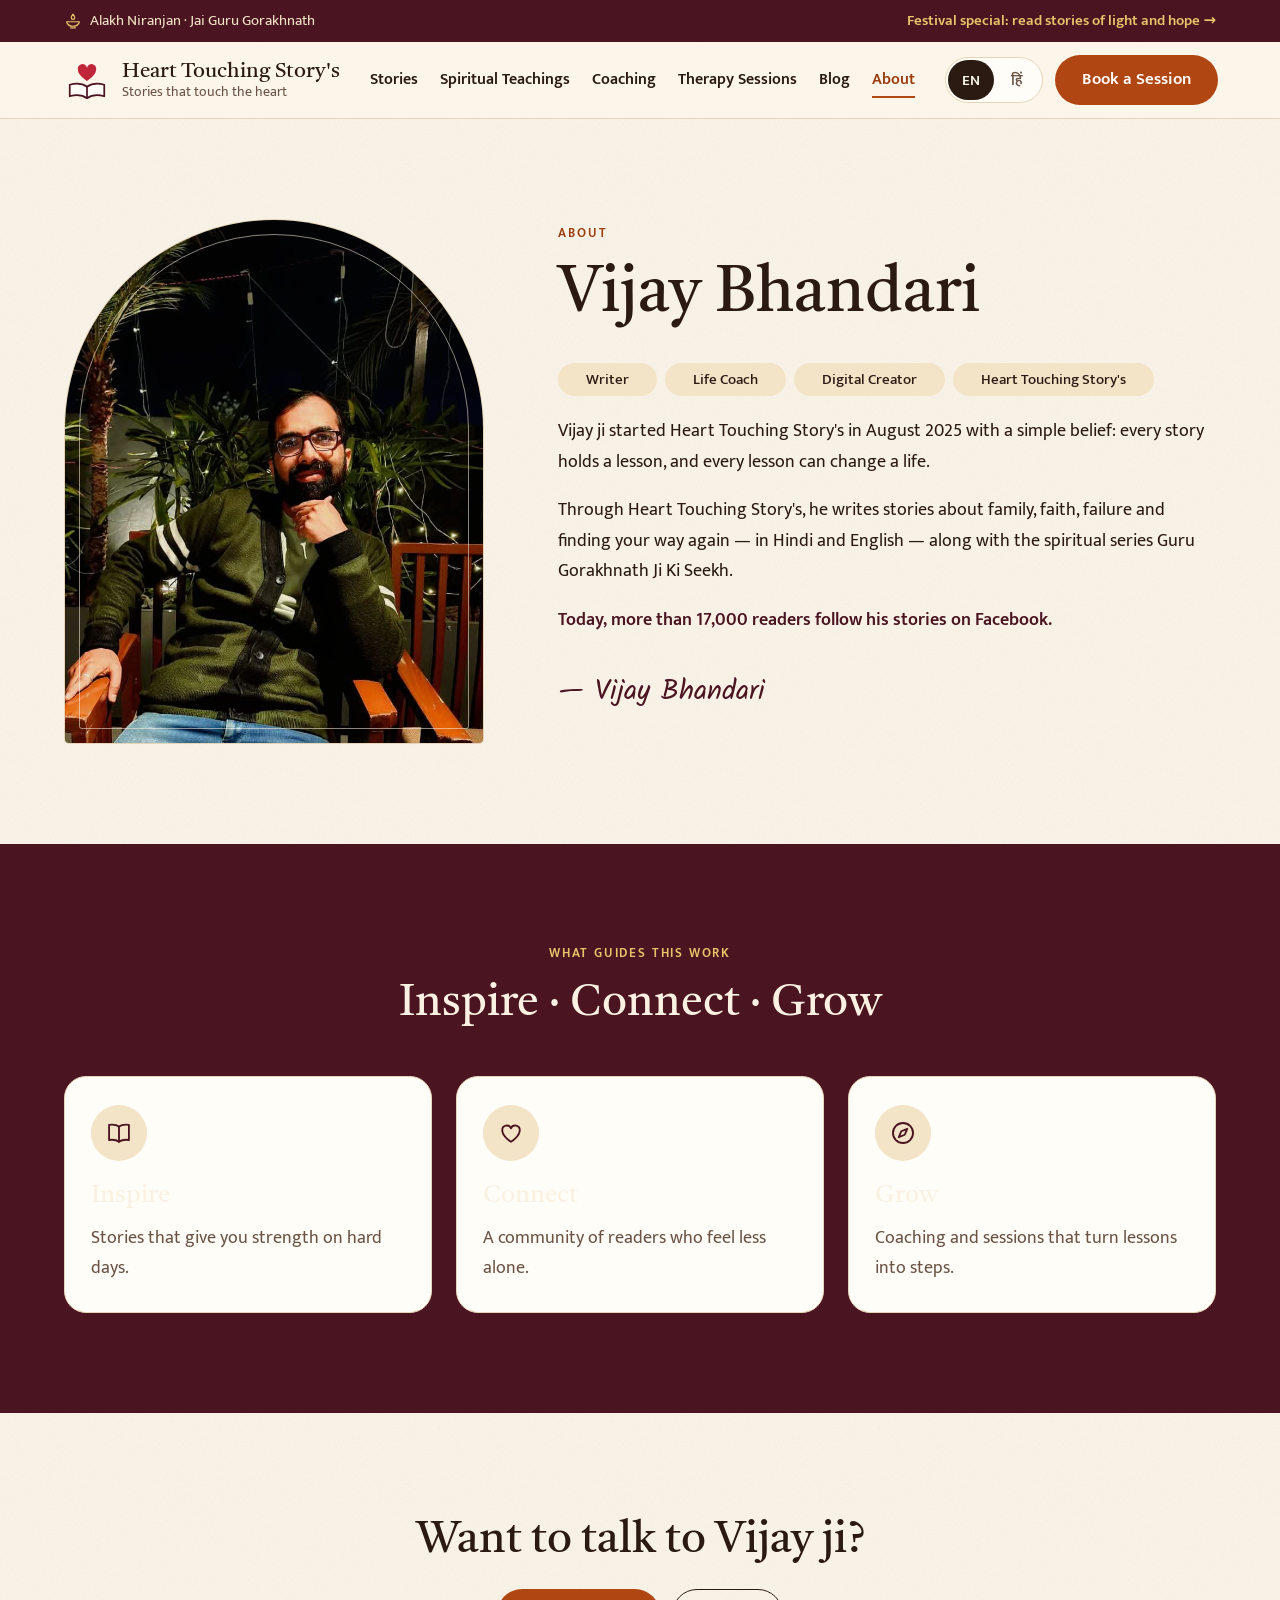
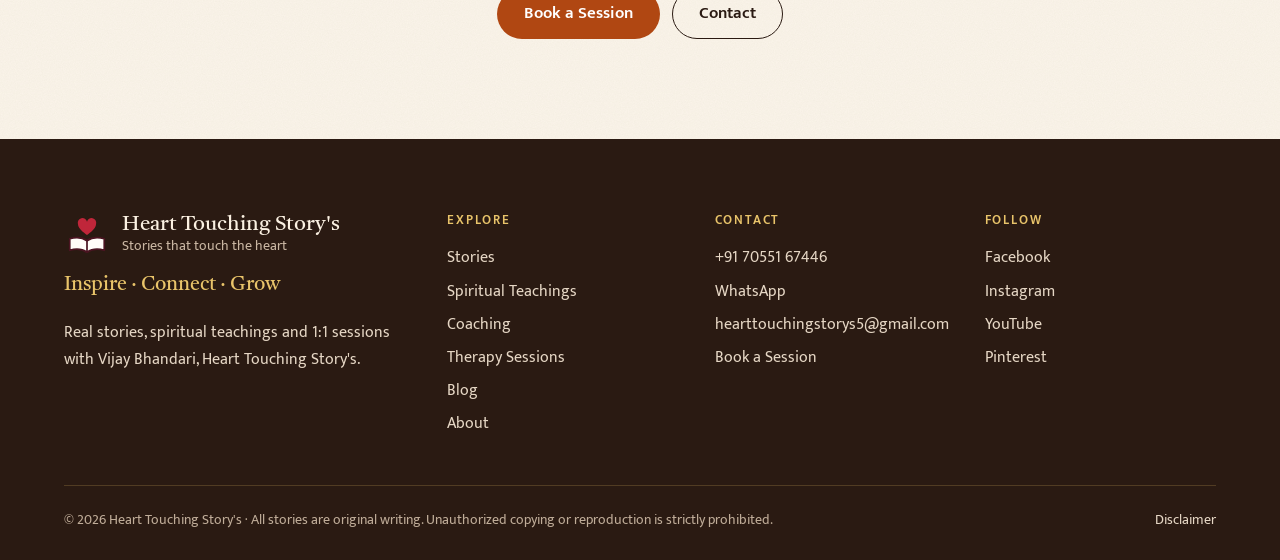
==== commit a12a6da2: "Changes by client" ====
--- a/about.html
+++ b/about.html
@@ -19,8 +19,7 @@
 <main id="main">
   <section class="sec">
     <div class="wrap about">
-      <div class="arch rv" role="img" aria-label="Portrait of Vijay Bhandari (photo to be added)">
-        <div><b><span lang="en">V</span><span lang="hi">वि</span></b><small><span lang="en">Photo of Vijay ji</span><span lang="hi">विजय जी की फ़ोटो</span></small></div>
+      <div class="arch rv"><img src="public/Owner%20Image/FB_IMG_1787816218304.jpeg" alt="Vijay Bhandari" width="960" height="960" loading="lazy" decoding="async">
       </div>
       <div class="rv" style="--i:1">
         <span class="label"><span lang="en">About</span><span lang="hi">परिचय</span></span>
--- a/assets/style.css
+++ b/assets/style.css
@@ -172,7 +172,6 @@
 /* Hero photo: rounded card, offset gold frame, floating note */
 .hero-art { padding: 0 18px 30px 0; }
 .hero-photo { position: relative; margin: 0 auto; max-width: 600px; animation: up 1.1s var(--ease) .15s both; }
-.hero-photo::before { content: ""; position: absolute; inset: 18px -18px -18px 18px; border: 1.5px solid var(--gold); border-radius: 28px; }
 .hp-img { position: relative; aspect-ratio: 3 / 2; border-radius: 28px; overflow: hidden; background: var(--maroon); box-shadow: 0 30px 60px -30px rgba(74, 20, 33, .55); }
 .hp-img img { display: block; width: 100%; height: 100%; object-fit: cover; animation: kb 20s ease-in-out infinite alternate; }
 .hero-note { position: absolute; left: -24px; bottom: -26px; display: flex; align-items: center; gap: 12px; margin: 0; padding: 14px 20px 14px 16px; background: var(--card); border: 1px solid var(--sand); border-radius: 18px; box-shadow: 0 18px 36px -20px rgba(42, 26, 18, .45); animation: up .9s var(--ease) 1s both; }
@@ -182,7 +181,6 @@
 @keyframes kb { to { transform: scale(1.03); } }
 @media (max-width: 699px) {
   .hero-art { padding: 0 12px 12px 0; }
-  .hero-photo::before { inset: 12px -12px auto 12px; aspect-ratio: 3 / 2; }
   .hero-note { position: relative; left: auto; bottom: auto; width: fit-content; margin: -22px auto 0; }
 }
 .flame { transform-box: fill-box; transform-origin: 50% 100%; animation: flicker 2.6s ease-in-out infinite; }
@@ -272,6 +270,8 @@
 .arch { position: relative; aspect-ratio: 4 / 5; max-width: 420px; width: 100%; border-radius: 999px 999px 24px 24px; background: var(--sandal); border: 1px solid var(--sand); overflow: hidden; display: grid; place-items: center; text-align: center; color: var(--maroon); }
 .arch::before { content: ""; position: absolute; inset: 14px; border: 1.5px solid rgba(74, 20, 33, .2); border-radius: 999px 999px 14px 14px; }
 .arch b { display: block; font: 400 88px/1 var(--serif); }
+.arch > img { position: absolute; inset: 0; width: 100%; height: 100%; object-fit: cover; object-position: 56% 50%; }
+.arch:has(> img)::before { z-index: 1; border-color: rgba(251, 241, 226, .55); }
 .arch small { display: block; margin-top: 10px; color: var(--muted); font-size: 14px; }
 .roles { display: flex; flex-wrap: wrap; gap: 8px; margin: 4px 0 20px; }
 .roles span { padding: 4px 14px; border-radius: 999px; background: var(--sandal); font-size: 15px; font-weight: 500; }
@@ -319,6 +319,10 @@
 .reel:nth-child(4) { background: #3E3A2A; }
 .reel::before { content: ""; position: absolute; left: 50%; bottom: -10px; translate: -50% 0; width: 70%; height: 72%; border: 1.5px solid rgba(233, 196, 106, .35); border-bottom: 0; border-radius: 999px 999px 0 0; }
 .reel:hover { transform: translateY(-5px); }
+.reel > img { position: absolute; inset: 0; width: 100%; height: 100%; object-fit: cover; }
+.reel:has(> img)::before { inset: 0; translate: none; width: auto; height: auto; border: 0; border-radius: 0; background: linear-gradient(rgba(0,0,0,.45), rgba(0,0,0,0) 30%, rgba(0,0,0,0) 55%, rgba(0,0,0,.75)); z-index: 1; }
+.reel > :not(img) { position: relative; z-index: 2; }
+.reel:has(> img) .play { background: rgba(43, 18, 24, .55); backdrop-filter: blur(2px); }
 .reel .play { align-self: center; margin: auto 0; width: 64px; height: 64px; border-radius: 50%; display: grid; place-items: center; background: rgba(251, 241, 226, .14); color: var(--gold); transition: transform .3s var(--ease), background .3s; }
 .reel:hover .play { transform: scale(1.1); background: rgba(251, 241, 226, .24); }
 .reel .play .ic { width: 34px; height: 34px; }
@@ -393,6 +397,9 @@
 .lang-note { max-width: 760px; margin: 28px auto 0; padding: 12px 18px; border-radius: 14px; background: var(--sandal); font-size: 15.5px; text-align: center; }
 .cover-wide { position: relative; max-width: 1000px; aspect-ratio: 16 / 9; margin: 36px auto 52px; border-radius: 24px; overflow: hidden; display: grid; place-items: center; font: 400 clamp(90px, 14vw, 170px)/1 var(--serif); color: var(--maroon); }
 .cover-wide::before { width: 30%; height: 82%; bottom: -2px; border-radius: 999px 999px 0 0; }
+.cover > img, .cover-wide > img { position: absolute; inset: 0; width: 100%; height: 100%; object-fit: cover; object-position: top; transition: transform .6s; }
+.story-card:hover .cover > img { transform: scale(1.04); }
+.cover:has(> img)::before, .cover:has(> img)::after, .cover-wide:has(> img)::before { display: none; }
 .prose { max-width: 760px; margin: 0 auto; font-size: var(--fs, 20px); line-height: 1.95; }
 .prose p { margin: 0 0 1.2em; }
 .pull { margin: 1.6em 0; padding: 4px 0 4px 24px; border-left: 3px solid var(--heart); font: 400 clamp(24px, 3vw, 32px)/1.45 var(--serif); color: var(--maroon); }
@@ -409,6 +416,22 @@
 .notice { margin-top: 24px; padding-top: 16px; border-top: 1px solid var(--sand); font-size: 15px; color: var(--muted); }
 .author-card { max-width: 760px; margin: 40px auto; display: flex; gap: 20px; align-items: center; padding: 24px; background: var(--card); border: 1px solid var(--sand); border-radius: 22px; }
 .author-card .avatar { width: 68px; height: 68px; font-size: 28px; }
+.avatar { overflow: hidden; }
+.avatar > img { width: 100%; height: 100%; object-fit: cover; object-position: 57% 42%; transform: scale(2.3); transform-origin: 57% 42%; }
+
+/* Latest stories slider (home) */
+.slider { position: relative; }
+.sl-track { display: grid; grid-auto-flow: column; grid-auto-columns: calc((100% - 72px) / 4); gap: 24px; overflow-x: auto; scroll-snap-type: x mandatory; scrollbar-width: none; padding: 4px 0 12px; }
+.sl-track::-webkit-scrollbar { display: none; }
+.sl-track > * { scroll-snap-align: start; }
+.sl-btn { position: absolute; top: 105px; z-index: 3; translate: 0 -50%; width: 50px; height: 50px; border-radius: 50%; border: 1px solid var(--sand); background: var(--card); color: var(--maroon); font: 400 22px/1 var(--sans, inherit); cursor: pointer; box-shadow: 0 12px 26px -14px rgba(74, 20, 33, .55); transition: opacity .25s, background .25s, color .25s; }
+.sl-btn:hover:not(:disabled) { background: var(--maroon); color: var(--gold); }
+.sl-btn:disabled { opacity: 0; pointer-events: none; }
+.sl-prev { left: -24px; }
+.sl-next { right: -24px; }
+@media (max-width: 1099px) { .sl-track { grid-auto-columns: calc((100% - 48px) / 3); } }
+@media (max-width: 899px) { .sl-track { grid-auto-columns: calc((100% - 24px) / 2); } .sl-prev { left: -8px; } .sl-next { right: -8px; } }
+@media (max-width: 599px) { .sl-track { grid-auto-columns: 82%; } }
 .author-card p { margin: 2px 0 0; color: var(--muted); font-size: 16px; }
 .author-card .btn { margin-left: auto; }
 @media (max-width: 699px) { .author-card { flex-wrap: wrap; } .author-card .btn { margin-left: 0; width: 100%; } }
